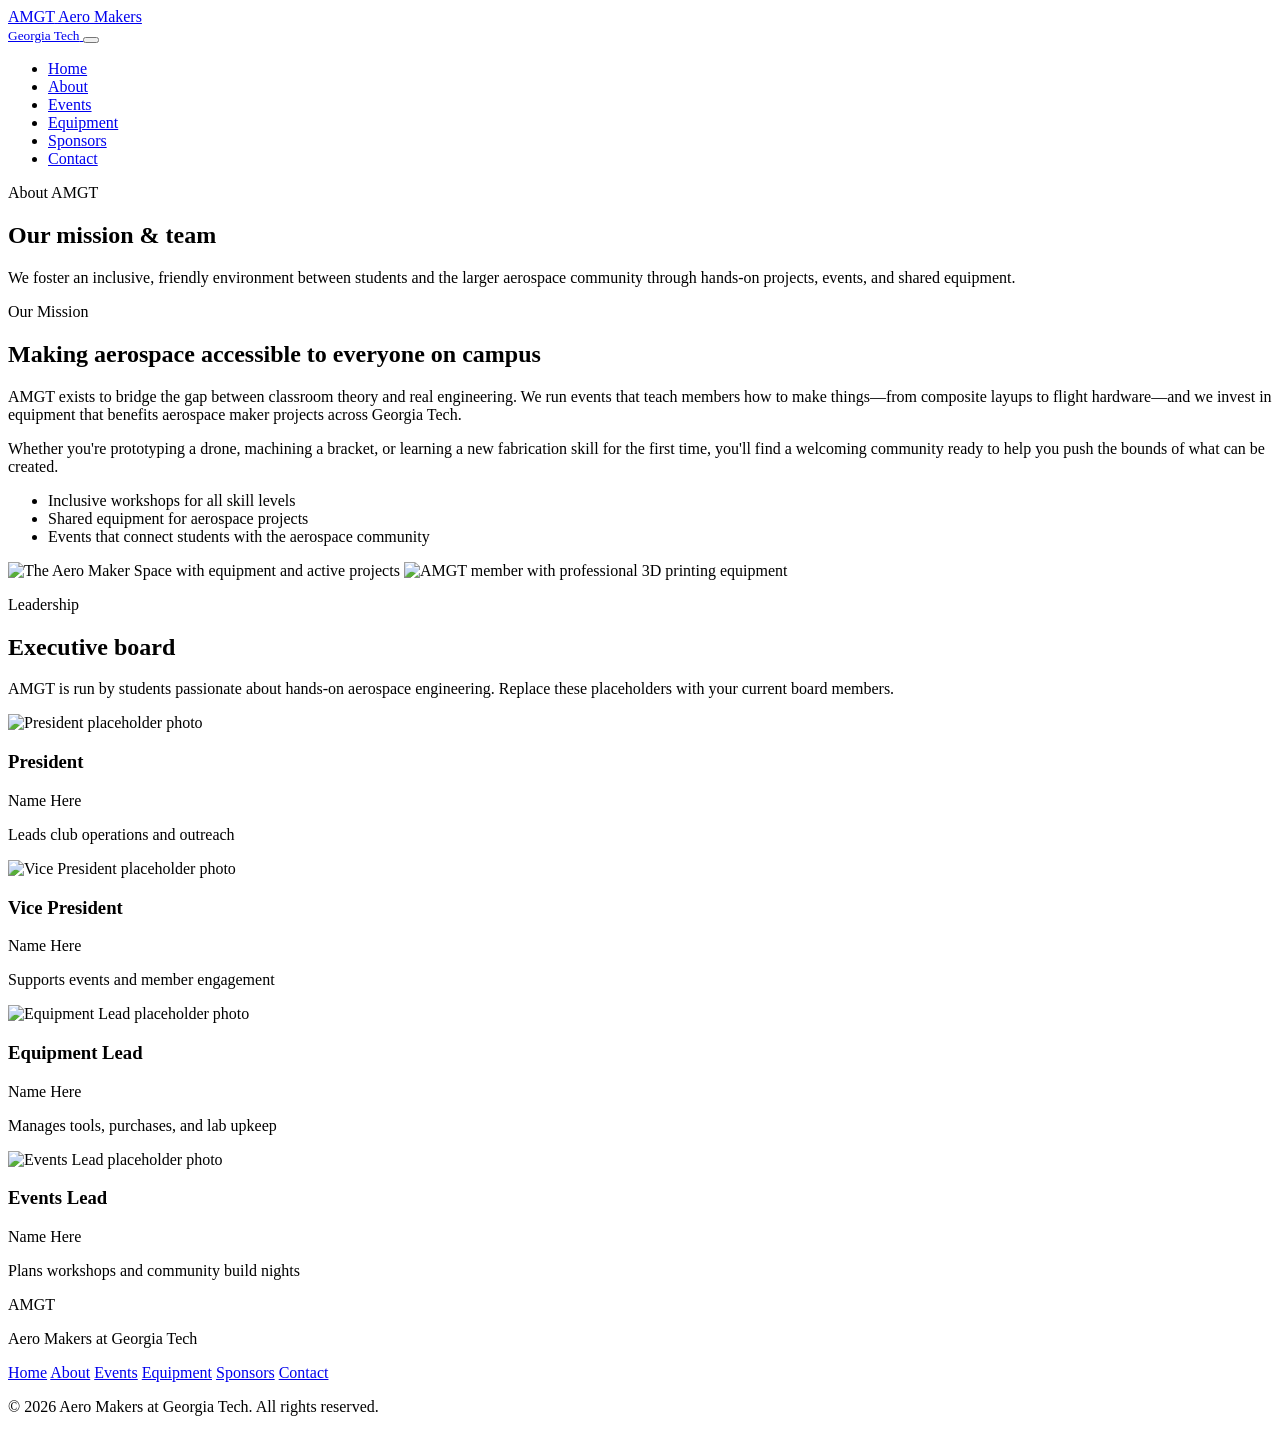
==== about.html @ aecc9188 "Add website HTML pages so the GitHub Pages site can be published. Co-authored-by: Cursor <cursoragen" ====
<!DOCTYPE html>
<html lang="en">
<head>
  <meta charset="UTF-8">
  <meta name="viewport" content="width=device-width, initial-scale=1.0">
  <meta name="description" content="Learn about Aero Makers at Georgia Tech — our mission, values, and leadership team.">
  <title>About | Aero Makers at Georgia Tech</title>
  <link rel="preconnect" href="https://fonts.googleapis.com">
  <link rel="preconnect" href="https://fonts.gstatic.com" crossorigin>
  <link href="https://fonts.googleapis.com/css2?family=DM+Sans:ital,opsz,wght@0,9..40,400;0,9..40,500;0,9..40,600;0,9..40,700;1,9..40,400&family=Space+Grotesk:wght@500;600;700&display=swap" rel="stylesheet">
  <link rel="stylesheet" href="styles.css">
</head>
<body data-page="about">
  <header class="site-header" id="top">
    <nav class="nav container">
      <a class="logo" href="index.html">
        <span class="logo-mark">AMGT</span>
        <span class="logo-text">Aero Makers<br><small>Georgia Tech</small></span>
      </a>
      <button class="nav-toggle" aria-label="Open menu" aria-expanded="false">
        <span></span><span></span><span></span>
      </button>
      <ul class="nav-links">
        <li><a href="index.html">Home</a></li>
        <li><a href="about.html">About</a></li>
        <li><a href="events.html">Events</a></li>
        <li><a href="equipment.html">Equipment</a></li>
        <li><a href="sponsors.html">Sponsors</a></li>
        <li><a href="contact.html" class="nav-cta">Contact</a></li>
      </ul>
    </nav>
  </header>

  <main>
    <section class="page-hero">
      <div class="container">
        <p class="eyebrow">About AMGT</p>
        <h1>Our mission &amp; team</h1>
        <p class="page-hero-lead">
          We foster an inclusive, friendly environment between students and the larger aerospace community through hands-on projects, events, and shared equipment.
        </p>
      </div>
    </section>

    <section class="section">
      <div class="container split">
        <div class="split-copy">
          <p class="eyebrow">Our Mission</p>
          <h2>Making aerospace accessible to everyone on campus</h2>
          <p>
            AMGT exists to bridge the gap between classroom theory and real engineering. We run events that teach members how to make things—from composite layups to flight hardware—and we invest in equipment that benefits aerospace maker projects across Georgia Tech.
          </p>
          <p>
            Whether you're prototyping a drone, machining a bracket, or learning a new fabrication skill for the first time, you'll find a welcoming community ready to help you push the bounds of what can be created.
          </p>
          <ul class="check-list">
            <li>Inclusive workshops for all skill levels</li>
            <li>Shared equipment for aerospace projects</li>
            <li>Events that connect students with the aerospace community</li>
          </ul>
        </div>
        <div class="split-media mosaic">
          <img src="placeholder images/DSC09881.jpg" alt="The Aero Maker Space with equipment and active projects" class="mosaic-main">
          <img src="placeholder images/DSC09354.jpg" alt="AMGT member with professional 3D printing equipment" class="mosaic-side">
        </div>
      </div>
    </section>

    <section class="section section-alt" id="team">
      <div class="container">
        <div class="section-head center">
          <p class="eyebrow">Leadership</p>
          <h2>Executive board</h2>
          <p class="section-lead">
            AMGT is run by students passionate about hands-on aerospace engineering. Replace these placeholders with your current board members.
          </p>
        </div>
        <div class="team-grid">
          <article class="team-card">
            <div class="team-photo">
              <img src="placeholder images/DSC00302.jpg" alt="President placeholder photo">
            </div>
            <h3>President</h3>
            <p class="team-name">Name Here</p>
            <p class="team-role">Leads club operations and outreach</p>
          </article>
          <article class="team-card">
            <div class="team-photo">
              <img src="placeholder images/DSC09354.jpg" alt="Vice President placeholder photo">
            </div>
            <h3>Vice President</h3>
            <p class="team-name">Name Here</p>
            <p class="team-role">Supports events and member engagement</p>
          </article>
          <article class="team-card">
            <div class="team-photo">
              <img src="placeholder images/DSC09209.jpg" alt="Equipment Lead placeholder photo">
            </div>
            <h3>Equipment Lead</h3>
            <p class="team-name">Name Here</p>
            <p class="team-role">Manages tools, purchases, and lab upkeep</p>
          </article>
          <article class="team-card">
            <div class="team-photo">
              <img src="placeholder images/DSC09110.jpg" alt="Events Lead placeholder photo">
            </div>
            <h3>Events Lead</h3>
            <p class="team-name">Name Here</p>
            <p class="team-role">Plans workshops and community build nights</p>
          </article>
        </div>
      </div>
    </section>
  </main>

  <footer class="site-footer">
    <div class="container footer-inner">
      <div class="footer-brand">
        <span class="logo-mark">AMGT</span>
        <p>Aero Makers at Georgia Tech</p>
      </div>
      <nav class="footer-nav">
        <a href="index.html">Home</a>
        <a href="about.html">About</a>
        <a href="events.html">Events</a>
        <a href="equipment.html">Equipment</a>
        <a href="sponsors.html">Sponsors</a>
        <a href="contact.html">Contact</a>
      </nav>
      <p class="footer-copy">&copy; 2026 Aero Makers at Georgia Tech. All rights reserved.</p>
    </div>
  </footer>

  <script src="script.js"></script>
</body>
</html>
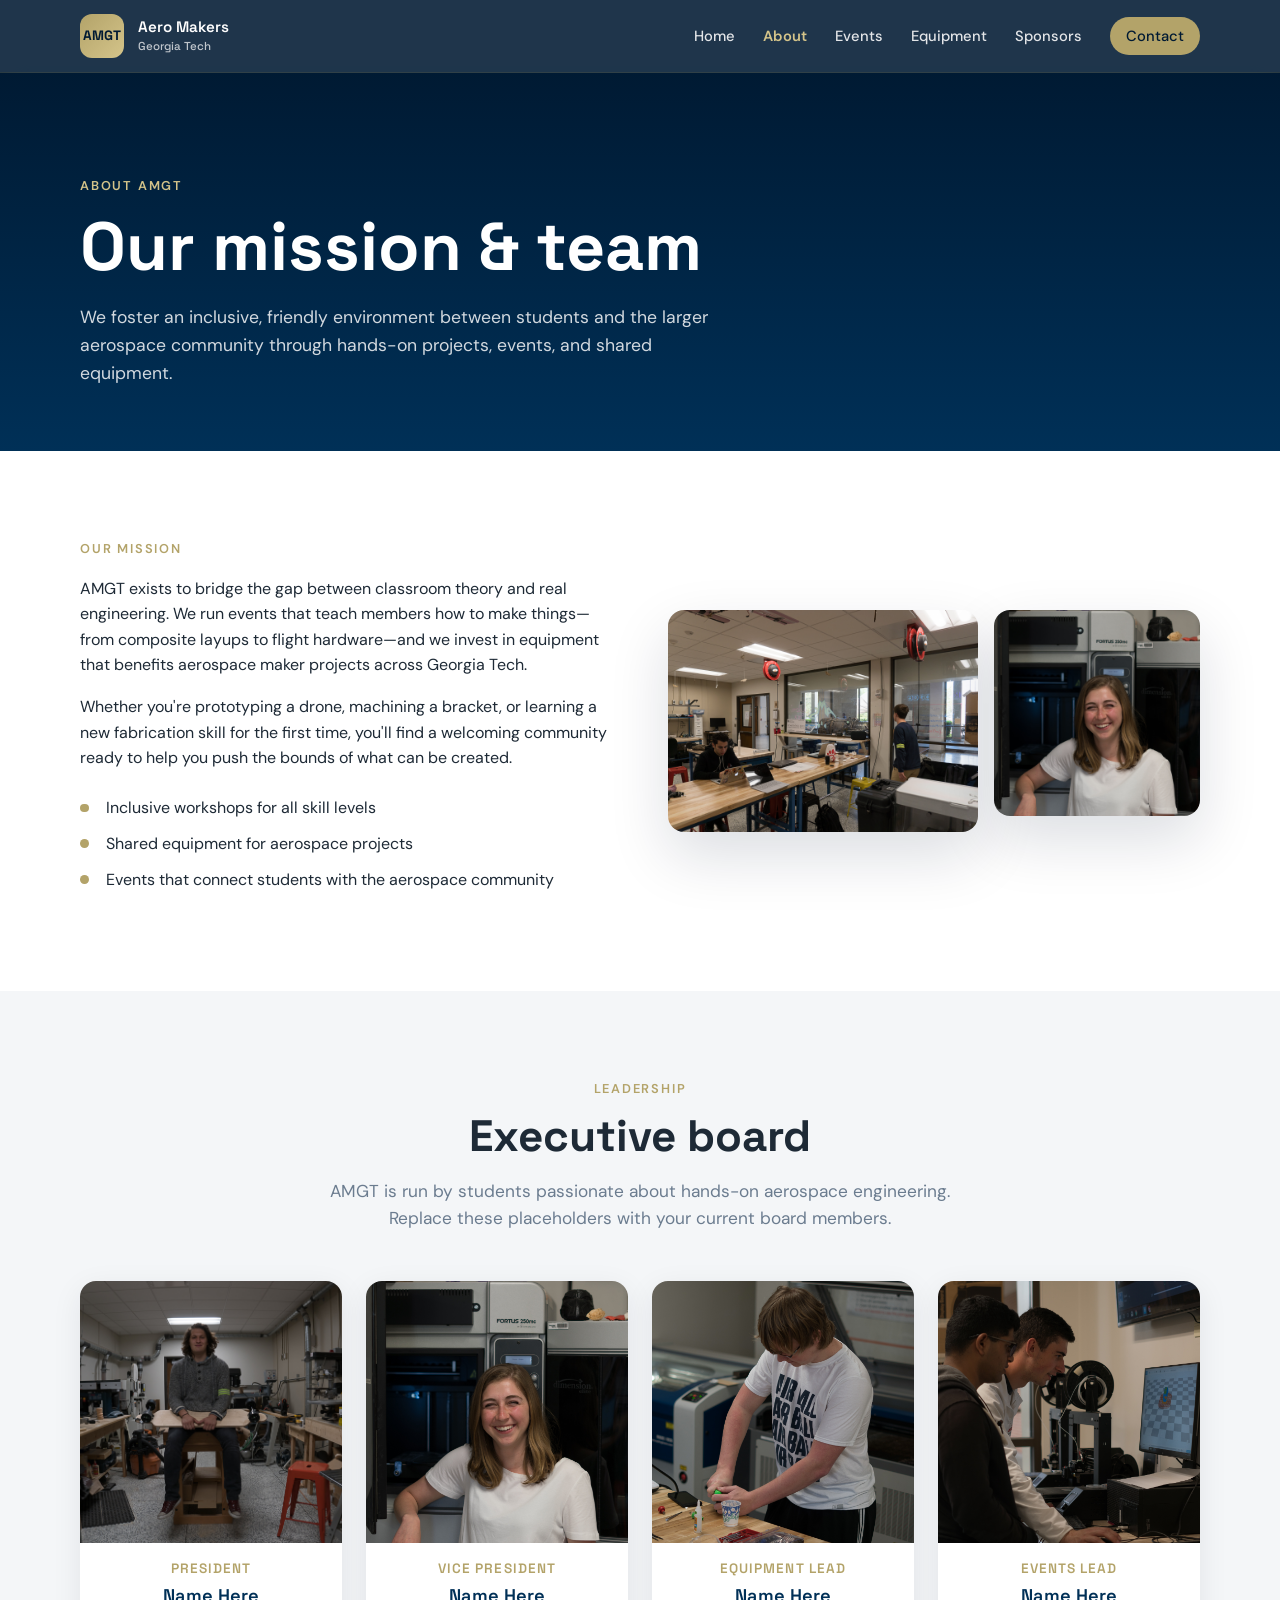
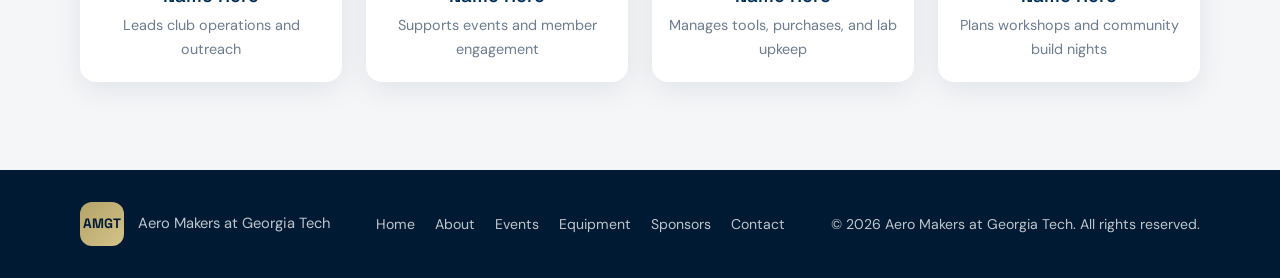
==== commit 9cb5827d: "Update website content" ====
--- a/about.html
+++ b/about.html
@@ -34,30 +34,34 @@
   <main>
     <section class="page-hero">
       <div class="container">
-        <p class="eyebrow">About AMGT</p>
-        <h1>Our mission &amp; team</h1>
-        <p class="page-hero-lead">
-          We foster an inclusive, friendly environment between students and the larger aerospace community through hands-on projects, events, and shared equipment.
-        </p>
+        <!-- BUILD:ABOUT_HERO START -->
+          <p class="eyebrow">About AMGT</p>
+          <h1>Our mission &amp; team</h1>
+          <p class="page-hero-lead">
+            We foster an inclusive, friendly environment between students and the larger aerospace community through hands-on projects, events, and shared equipment.
+          </p>
+        <!-- BUILD:ABOUT_HERO END -->
       </div>
     </section>
 
     <section class="section">
       <div class="container split">
         <div class="split-copy">
+        <!-- BUILD:ABOUT_MISSION START -->
           <p class="eyebrow">Our Mission</p>
-          <h2>Making aerospace accessible to everyone on campus</h2>
+          <h2></h2>
           <p>
             AMGT exists to bridge the gap between classroom theory and real engineering. We run events that teach members how to make things—from composite layups to flight hardware—and we invest in equipment that benefits aerospace maker projects across Georgia Tech.
           </p>
           <p>
-            Whether you're prototyping a drone, machining a bracket, or learning a new fabrication skill for the first time, you'll find a welcoming community ready to help you push the bounds of what can be created.
+            Whether you&#x27;re prototyping a drone, machining a bracket, or learning a new fabrication skill for the first time, you&#x27;ll find a welcoming community ready to help you push the bounds of what can be created.
           </p>
           <ul class="check-list">
             <li>Inclusive workshops for all skill levels</li>
             <li>Shared equipment for aerospace projects</li>
             <li>Events that connect students with the aerospace community</li>
           </ul>
+        <!-- BUILD:ABOUT_MISSION END -->
         </div>
         <div class="split-media mosaic">
           <img src="placeholder images/DSC09881.jpg" alt="The Aero Maker Space with equipment and active projects" class="mosaic-main">
@@ -69,13 +73,16 @@
     <section class="section section-alt" id="team">
       <div class="container">
         <div class="section-head center">
+        <!-- BUILD:ABOUT_TEAM_HEAD START -->
           <p class="eyebrow">Leadership</p>
           <h2>Executive board</h2>
           <p class="section-lead">
             AMGT is run by students passionate about hands-on aerospace engineering. Replace these placeholders with your current board members.
           </p>
+        <!-- BUILD:ABOUT_TEAM_HEAD END -->
         </div>
         <div class="team-grid">
+        <!-- BUILD:ABOUT_TEAM START -->
           <article class="team-card">
             <div class="team-photo">
               <img src="placeholder images/DSC00302.jpg" alt="President placeholder photo">
@@ -108,6 +115,7 @@
             <p class="team-name">Name Here</p>
             <p class="team-role">Plans workshops and community build nights</p>
           </article>
+        <!-- BUILD:ABOUT_TEAM END -->
         </div>
       </div>
     </section>
--- a/styles.css
+++ b/styles.css
@@ -0,0 +1,947 @@
+:root {
+  --navy: #003057;
+  --navy-dark: #001a33;
+  --gold: #b3a369;
+  --gold-light: #d4c48a;
+  --white: #ffffff;
+  --off-white: #f4f6f8;
+  --gray-100: #e8edf2;
+  --gray-500: #6b7c8f;
+  --gray-800: #1e2a36;
+  --shadow: 0 24px 60px rgba(0, 24, 51, 0.14);
+  --radius: 16px;
+  --radius-sm: 10px;
+  --font-display: "Space Grotesk", system-ui, sans-serif;
+  --font-body: "DM Sans", system-ui, sans-serif;
+}
+
+*,
+*::before,
+*::after {
+  box-sizing: border-box;
+}
+
+html {
+  scroll-behavior: smooth;
+}
+
+body {
+  margin: 0;
+  font-family: var(--font-body);
+  color: var(--gray-800);
+  background: var(--white);
+  line-height: 1.6;
+}
+
+body:not([data-page="home"]) main {
+  padding-top: 4.5rem;
+}
+
+img {
+  display: block;
+  max-width: 100%;
+  height: auto;
+}
+
+a {
+  color: inherit;
+  text-decoration: none;
+}
+
+.container {
+  width: min(1120px, calc(100% - 2.5rem));
+  margin-inline: auto;
+}
+
+.eyebrow {
+  margin: 0 0 0.75rem;
+  font-size: 0.8rem;
+  font-weight: 600;
+  letter-spacing: 0.14em;
+  text-transform: uppercase;
+  color: var(--gold);
+}
+
+h1, h2, h3, h4 {
+  font-family: var(--font-display);
+  line-height: 1.15;
+  margin: 0 0 1rem;
+}
+
+h1 {
+  font-size: clamp(2.5rem, 6vw, 4.25rem);
+  font-weight: 700;
+}
+
+h2 {
+  font-size: clamp(1.85rem, 4vw, 2.75rem);
+}
+
+h3 {
+  font-size: 1.25rem;
+}
+
+p {
+  margin: 0 0 1rem;
+}
+
+.section {
+  padding: 5.5rem 0;
+}
+
+.section-alt {
+  background: var(--off-white);
+}
+
+.section-head {
+  max-width: 640px;
+  margin-bottom: 3rem;
+}
+
+.section-head.center {
+  margin-inline: auto;
+  text-align: center;
+}
+
+.section-lead {
+  font-size: 1.08rem;
+  color: var(--gray-500);
+}
+
+/* Header */
+.site-header {
+  position: fixed;
+  inset: 0 0 auto;
+  z-index: 100;
+  background: rgba(0, 26, 51, 0.88);
+  backdrop-filter: blur(12px);
+  border-bottom: 1px solid rgba(179, 163, 105, 0.2);
+}
+
+.nav {
+  display: flex;
+  align-items: center;
+  justify-content: space-between;
+  min-height: 4.5rem;
+  gap: 1rem;
+}
+
+.logo {
+  display: flex;
+  align-items: center;
+  gap: 0.85rem;
+}
+
+.logo-mark {
+  display: grid;
+  place-items: center;
+  width: 2.75rem;
+  height: 2.75rem;
+  border-radius: 12px;
+  background: linear-gradient(135deg, var(--gold), var(--gold-light));
+  color: var(--navy-dark);
+  font-family: var(--font-display);
+  font-weight: 700;
+  font-size: 0.85rem;
+}
+
+.logo-text {
+  font-family: var(--font-display);
+  font-weight: 600;
+  font-size: 0.95rem;
+  line-height: 1.2;
+  color: var(--white);
+}
+
+.logo-text small {
+  font-size: 0.72rem;
+  font-weight: 500;
+  color: rgba(255, 255, 255, 0.72);
+}
+
+.nav-links {
+  display: flex;
+  align-items: center;
+  gap: 1.75rem;
+  list-style: none;
+  margin: 0;
+  padding: 0;
+}
+
+.nav-links a {
+  color: rgba(255, 255, 255, 0.88);
+  font-size: 0.92rem;
+  font-weight: 500;
+  transition: color 0.2s;
+}
+
+.nav-links a:hover,
+.nav-links a.active {
+  color: var(--gold-light);
+}
+
+.nav-links a.active {
+  font-weight: 600;
+}
+
+.nav-cta {
+  padding: 0.55rem 1rem;
+  border-radius: 999px;
+  background: var(--gold);
+  color: var(--navy-dark) !important;
+}
+
+.nav-cta:hover {
+  background: var(--gold-light);
+  color: var(--navy-dark) !important;
+}
+
+.nav-toggle {
+  display: none;
+  flex-direction: column;
+  gap: 5px;
+  padding: 0.5rem;
+  border: 0;
+  background: transparent;
+  cursor: pointer;
+}
+
+.nav-toggle span {
+  display: block;
+  width: 22px;
+  height: 2px;
+  background: var(--white);
+  border-radius: 2px;
+}
+
+/* Hero */
+.hero {
+  position: relative;
+  min-height: 92vh;
+  display: grid;
+  align-items: end;
+  padding: 7rem 0 4.5rem;
+  overflow: hidden;
+}
+
+.hero-bg {
+  position: absolute;
+  inset: 0;
+}
+
+.hero-bg img {
+  width: 100%;
+  height: 100%;
+  object-fit: cover;
+}
+
+.hero-overlay {
+  position: absolute;
+  inset: 0;
+  background:
+    linear-gradient(180deg, rgba(0, 26, 51, 0.55) 0%, rgba(0, 26, 51, 0.92) 72%),
+    linear-gradient(90deg, rgba(0, 48, 87, 0.75) 0%, transparent 60%);
+}
+
+.hero-content {
+  position: relative;
+  z-index: 1;
+  max-width: 720px;
+  color: var(--white);
+}
+
+.hero-content .eyebrow {
+  color: var(--gold-light);
+}
+
+.highlight {
+  color: var(--gold-light);
+}
+
+.hero-lead {
+  font-size: 1.15rem;
+  max-width: 580px;
+  color: rgba(255, 255, 255, 0.88);
+}
+
+.hero-actions {
+  display: flex;
+  flex-wrap: wrap;
+  gap: 0.85rem;
+  margin-top: 2rem;
+}
+
+.btn {
+  display: inline-flex;
+  align-items: center;
+  justify-content: center;
+  padding: 0.85rem 1.35rem;
+  border-radius: 999px;
+  font-weight: 600;
+  font-size: 0.95rem;
+  transition: transform 0.2s, background 0.2s, color 0.2s;
+}
+
+.btn:hover {
+  transform: translateY(-2px);
+}
+
+.btn-primary {
+  background: var(--gold);
+  color: var(--navy-dark);
+}
+
+.btn-primary:hover {
+  background: var(--gold-light);
+}
+
+.btn-secondary {
+  border: 1px solid rgba(255, 255, 255, 0.35);
+  color: var(--white);
+}
+
+.btn-secondary:hover {
+  background: rgba(255, 255, 255, 0.08);
+}
+
+.btn-dark {
+  background: var(--navy);
+  color: var(--white);
+}
+
+.btn-dark:hover {
+  background: var(--navy-dark);
+}
+
+/* Page hero (inner pages) */
+.page-hero {
+  background: linear-gradient(180deg, var(--navy-dark), var(--navy));
+  color: var(--white);
+  padding: 6.5rem 0 4rem;
+}
+
+.page-hero .eyebrow {
+  color: var(--gold-light);
+}
+
+.page-hero h1 {
+  max-width: 720px;
+  margin-bottom: 1rem;
+}
+
+.page-hero-lead {
+  max-width: 640px;
+  font-size: 1.1rem;
+  color: rgba(255, 255, 255, 0.82);
+  margin: 0;
+}
+
+.section-cta {
+  text-align: center;
+  margin: 2.5rem 0 0;
+}
+
+.section-cta .btn {
+  margin: 0;
+}
+
+/* CTA band on home */
+.section-cta-band {
+  background: var(--off-white);
+  padding: 4rem 0;
+}
+
+.cta-band-grid {
+  display: grid;
+  grid-template-columns: repeat(3, 1fr);
+  gap: 1.25rem;
+}
+
+.cta-band-card {
+  display: grid;
+  gap: 0.35rem;
+  padding: 1.75rem 1.5rem;
+  border-radius: var(--radius);
+  background: var(--white);
+  border: 1px solid var(--gray-100);
+  box-shadow: 0 8px 30px rgba(0, 24, 51, 0.06);
+  transition: transform 0.2s, border-color 0.2s, box-shadow 0.2s;
+}
+
+.cta-band-card:hover {
+  transform: translateY(-3px);
+  border-color: var(--gold);
+  box-shadow: var(--shadow);
+}
+
+.cta-band-label {
+  font-size: 0.75rem;
+  font-weight: 600;
+  letter-spacing: 0.1em;
+  text-transform: uppercase;
+  color: var(--gold);
+}
+
+.cta-band-card strong {
+  font-family: var(--font-display);
+  font-size: 1.2rem;
+  color: var(--navy);
+}
+
+.cta-band-card span:last-child {
+  font-size: 0.92rem;
+  color: var(--gray-500);
+}
+
+/* Team board */
+.team-grid {
+  display: grid;
+  grid-template-columns: repeat(4, 1fr);
+  gap: 1.5rem;
+}
+
+.team-card {
+  background: var(--white);
+  border-radius: var(--radius);
+  overflow: hidden;
+  box-shadow: 0 8px 30px rgba(0, 24, 51, 0.08);
+  text-align: center;
+}
+
+.team-photo {
+  aspect-ratio: 1;
+  overflow: hidden;
+}
+
+.team-photo img {
+  width: 100%;
+  height: 100%;
+  object-fit: cover;
+}
+
+.team-card h3 {
+  margin: 1.15rem 1rem 0.25rem;
+  font-size: 0.85rem;
+  font-weight: 600;
+  letter-spacing: 0.08em;
+  text-transform: uppercase;
+  color: var(--gold);
+}
+
+.team-name {
+  margin: 0 1rem 0.25rem;
+  font-family: var(--font-display);
+  font-size: 1.15rem;
+  font-weight: 600;
+  color: var(--navy);
+}
+
+.team-role {
+  margin: 0 1rem 1.35rem;
+  font-size: 0.9rem;
+  color: var(--gray-500);
+}
+
+/* Stats */
+.stats-bar {
+  background: var(--navy);
+  color: var(--white);
+  padding: 2rem 0;
+}
+
+.stats-grid {
+  display: grid;
+  grid-template-columns: repeat(4, 1fr);
+  gap: 1.5rem;
+}
+
+.stat strong {
+  display: block;
+  font-family: var(--font-display);
+  font-size: 1.15rem;
+  margin-bottom: 0.25rem;
+  color: var(--gold-light);
+}
+
+.stat span {
+  font-size: 0.92rem;
+  color: rgba(255, 255, 255, 0.78);
+}
+
+/* Split layouts */
+.split {
+  display: grid;
+  grid-template-columns: 1fr 1fr;
+  gap: 3.5rem;
+  align-items: center;
+}
+
+.split-reverse {
+  direction: rtl;
+}
+
+.split-reverse > * {
+  direction: ltr;
+}
+
+.split-media img {
+  width: 100%;
+  border-radius: var(--radius);
+  box-shadow: var(--shadow);
+}
+
+.mosaic {
+  display: grid;
+  grid-template-columns: 1.2fr 0.8fr;
+  gap: 1rem;
+}
+
+.mosaic-main {
+  grid-row: span 2;
+  min-height: 100%;
+  object-fit: cover;
+}
+
+.mosaic-side {
+  aspect-ratio: 1;
+  object-fit: cover;
+}
+
+.check-list {
+  list-style: none;
+  padding: 0;
+  margin: 1.5rem 0 0;
+}
+
+.check-list li {
+  position: relative;
+  padding-left: 1.6rem;
+  margin-bottom: 0.65rem;
+}
+
+.check-list li::before {
+  content: "";
+  position: absolute;
+  left: 0;
+  top: 0.55rem;
+  width: 0.55rem;
+  height: 0.55rem;
+  border-radius: 50%;
+  background: var(--gold);
+}
+
+/* Events */
+.card-grid {
+  display: grid;
+  grid-template-columns: repeat(2, 1fr);
+  gap: 1.5rem;
+}
+
+.event-card {
+  background: var(--white);
+  border-radius: var(--radius);
+  overflow: hidden;
+  box-shadow: 0 8px 30px rgba(0, 24, 51, 0.08);
+  transition: transform 0.25s, box-shadow 0.25s;
+}
+
+.event-card:hover {
+  transform: translateY(-4px);
+  box-shadow: var(--shadow);
+}
+
+.event-card img {
+  width: 100%;
+  aspect-ratio: 16 / 10;
+  object-fit: cover;
+}
+
+.event-card-body {
+  padding: 1.35rem 1.4rem 1.5rem;
+}
+
+.tag {
+  display: inline-block;
+  margin-bottom: 0.65rem;
+  padding: 0.25rem 0.65rem;
+  border-radius: 999px;
+  background: rgba(0, 48, 87, 0.08);
+  color: var(--navy);
+  font-size: 0.75rem;
+  font-weight: 600;
+  text-transform: uppercase;
+  letter-spacing: 0.06em;
+}
+
+.event-card p {
+  margin: 0;
+  color: var(--gray-500);
+  font-size: 0.95rem;
+}
+
+/* Features */
+.feature-list {
+  display: grid;
+  gap: 1.25rem;
+  margin-top: 1.5rem;
+}
+
+.feature {
+  display: flex;
+  gap: 1rem;
+  align-items: flex-start;
+}
+
+.feature-icon {
+  flex-shrink: 0;
+  width: 2.5rem;
+  height: 2.5rem;
+  display: grid;
+  place-items: center;
+  border-radius: var(--radius-sm);
+  background: var(--navy);
+  color: var(--gold-light);
+  font-family: var(--font-display);
+  font-weight: 700;
+  font-size: 0.85rem;
+}
+
+.feature h4 {
+  margin-bottom: 0.35rem;
+  font-size: 1.05rem;
+}
+
+.feature p {
+  margin: 0;
+  color: var(--gray-500);
+  font-size: 0.95rem;
+}
+
+/* Gallery */
+.section-gallery {
+  background: var(--off-white);
+}
+
+.gallery-grid {
+  display: grid;
+  grid-template-columns: repeat(3, 1fr);
+  gap: 1.25rem;
+}
+
+.gallery-grid img {
+  width: 100%;
+  aspect-ratio: 4 / 3;
+  object-fit: cover;
+  border-radius: var(--radius);
+  box-shadow: 0 8px 30px rgba(0, 24, 51, 0.1);
+}
+
+/* Impact stats (sponsors page) */
+.impact-band {
+  background: var(--navy-dark);
+  padding: 0 0 3.5rem;
+}
+
+.impact-grid {
+  display: grid;
+  grid-template-columns: repeat(4, 1fr);
+  gap: 1.25rem;
+  margin-top: -2.25rem;
+}
+
+.impact-stat {
+  padding: 1.85rem 1.25rem 1.6rem;
+  border-radius: var(--radius);
+  background: var(--white);
+  box-shadow: var(--shadow);
+  text-align: center;
+}
+
+.impact-value {
+  display: block;
+  font-family: var(--font-display);
+  font-size: clamp(2.4rem, 5vw, 3.6rem);
+  font-weight: 700;
+  line-height: 1;
+  color: var(--navy);
+}
+
+.impact-label {
+  display: block;
+  margin-top: 0.7rem;
+  font-weight: 700;
+  font-size: 0.95rem;
+  letter-spacing: 0.04em;
+  text-transform: uppercase;
+  color: var(--gold);
+}
+
+.impact-detail {
+  margin: 0.55rem 0 0;
+  font-size: 0.9rem;
+  color: var(--gray-500);
+}
+
+/* Sponsors */
+.section-sponsors {
+  background: linear-gradient(180deg, var(--navy-dark), var(--navy));
+  color: var(--white);
+}
+
+.section-sponsors .eyebrow {
+  color: var(--gold-light);
+}
+
+.section-sponsors .section-lead {
+  color: rgba(255, 255, 255, 0.78);
+}
+
+.sponsor-grid {
+  display: grid;
+  grid-template-columns: repeat(4, 1fr);
+  gap: 1.25rem;
+  margin-bottom: 2rem;
+}
+
+.sponsor-slot {
+  display: grid;
+  place-items: center;
+  min-height: 120px;
+  padding: 1.25rem;
+  border-radius: var(--radius-sm);
+  background: rgba(255, 255, 255, 0.06);
+  border: 1px solid rgba(255, 255, 255, 0.1);
+}
+
+.sponsor-slot a {
+  display: grid;
+  place-items: center;
+  width: 100%;
+}
+
+.sponsor-slot img {
+  max-height: 64px;
+  width: auto;
+  opacity: 0.92;
+}
+
+.sponsor-note {
+  text-align: center;
+  margin: 0;
+  color: rgba(255, 255, 255, 0.75);
+}
+
+.sponsor-note a {
+  color: var(--gold-light);
+  font-weight: 600;
+  text-decoration: underline;
+  text-underline-offset: 3px;
+}
+
+/* Contact */
+.section-contact {
+  background: var(--off-white);
+}
+
+.contact-grid {
+  display: grid;
+  grid-template-columns: 1fr 1fr;
+  gap: 3rem;
+  align-items: center;
+}
+
+.contact-links {
+  display: grid;
+  gap: 1rem;
+  margin-top: 1.75rem;
+}
+
+.contact-card {
+  display: grid;
+  gap: 0.25rem;
+  padding: 1.15rem 1.25rem;
+  border-radius: var(--radius-sm);
+  background: var(--white);
+  border: 1px solid var(--gray-100);
+  box-shadow: 0 8px 24px rgba(0, 24, 51, 0.06);
+  transition: transform 0.2s, border-color 0.2s;
+}
+
+.contact-card:hover {
+  transform: translateY(-2px);
+  border-color: var(--gold);
+}
+
+.contact-label {
+  font-size: 0.78rem;
+  font-weight: 600;
+  letter-spacing: 0.08em;
+  text-transform: uppercase;
+  color: var(--gray-500);
+}
+
+.contact-value {
+  font-family: var(--font-display);
+  font-size: 1.1rem;
+  font-weight: 600;
+  color: var(--navy);
+}
+
+.contact-visual img {
+  border-radius: var(--radius);
+  box-shadow: var(--shadow);
+}
+
+/* Footer */
+.site-footer {
+  background: var(--navy-dark);
+  color: rgba(255, 255, 255, 0.75);
+  padding: 2rem 0;
+}
+
+.footer-inner {
+  display: flex;
+  flex-wrap: wrap;
+  align-items: center;
+  justify-content: space-between;
+  gap: 1rem;
+}
+
+.footer-brand {
+  display: flex;
+  align-items: center;
+  gap: 0.85rem;
+}
+
+.footer-brand p {
+  margin: 0;
+  font-size: 0.92rem;
+}
+
+.footer-copy {
+  margin: 0;
+  font-size: 0.88rem;
+}
+
+.footer-nav {
+  display: flex;
+  flex-wrap: wrap;
+  gap: 1.25rem;
+}
+
+.footer-nav a {
+  font-size: 0.88rem;
+  color: rgba(255, 255, 255, 0.75);
+  transition: color 0.2s;
+}
+
+.footer-nav a:hover {
+  color: var(--gold-light);
+}
+
+.back-to-top {
+  font-size: 0.88rem;
+  font-weight: 600;
+  color: var(--gold-light);
+}
+
+/* Responsive */
+@media (max-width: 960px) {
+  .stats-grid,
+  .sponsor-grid,
+  .team-grid,
+  .impact-grid {
+    grid-template-columns: repeat(2, 1fr);
+  }
+
+  .cta-band-grid {
+    grid-template-columns: 1fr;
+  }
+
+  .split,
+  .contact-grid {
+    grid-template-columns: 1fr;
+  }
+
+  .split-reverse {
+    direction: ltr;
+  }
+
+  .card-grid {
+    grid-template-columns: 1fr;
+  }
+
+  .gallery-grid {
+    grid-template-columns: 1fr;
+  }
+}
+
+@media (max-width: 720px) {
+  .nav-toggle {
+    display: flex;
+  }
+
+  .nav-links {
+    position: absolute;
+    top: 100%;
+    left: 0;
+    right: 0;
+    flex-direction: column;
+    align-items: stretch;
+    gap: 0;
+    padding: 1rem 1.25rem 1.25rem;
+    background: var(--navy-dark);
+    border-bottom: 1px solid rgba(179, 163, 105, 0.2);
+    transform: translateY(-8px);
+    opacity: 0;
+    pointer-events: none;
+    transition: opacity 0.2s, transform 0.2s;
+  }
+
+  .nav-links.open {
+    transform: translateY(0);
+    opacity: 1;
+    pointer-events: auto;
+  }
+
+  .nav-links li {
+    border-top: 1px solid rgba(255, 255, 255, 0.08);
+  }
+
+  .nav-links a {
+    display: block;
+    padding: 0.85rem 0;
+  }
+
+  .nav-cta {
+    text-align: center;
+    margin-top: 0.5rem;
+  }
+
+  .stats-grid,
+  .impact-grid {
+    grid-template-columns: 1fr 1fr;
+  }
+
+  .impact-band {
+    padding-bottom: 2.5rem;
+  }
+
+  .mosaic {
+    grid-template-columns: 1fr;
+  }
+
+  .mosaic-main {
+    grid-row: auto;
+    aspect-ratio: 16 / 10;
+  }
+
+  .hero {
+    min-height: 85vh;
+  }
+
+  .footer-inner {
+    flex-direction: column;
+    text-align: center;
+  }
+}
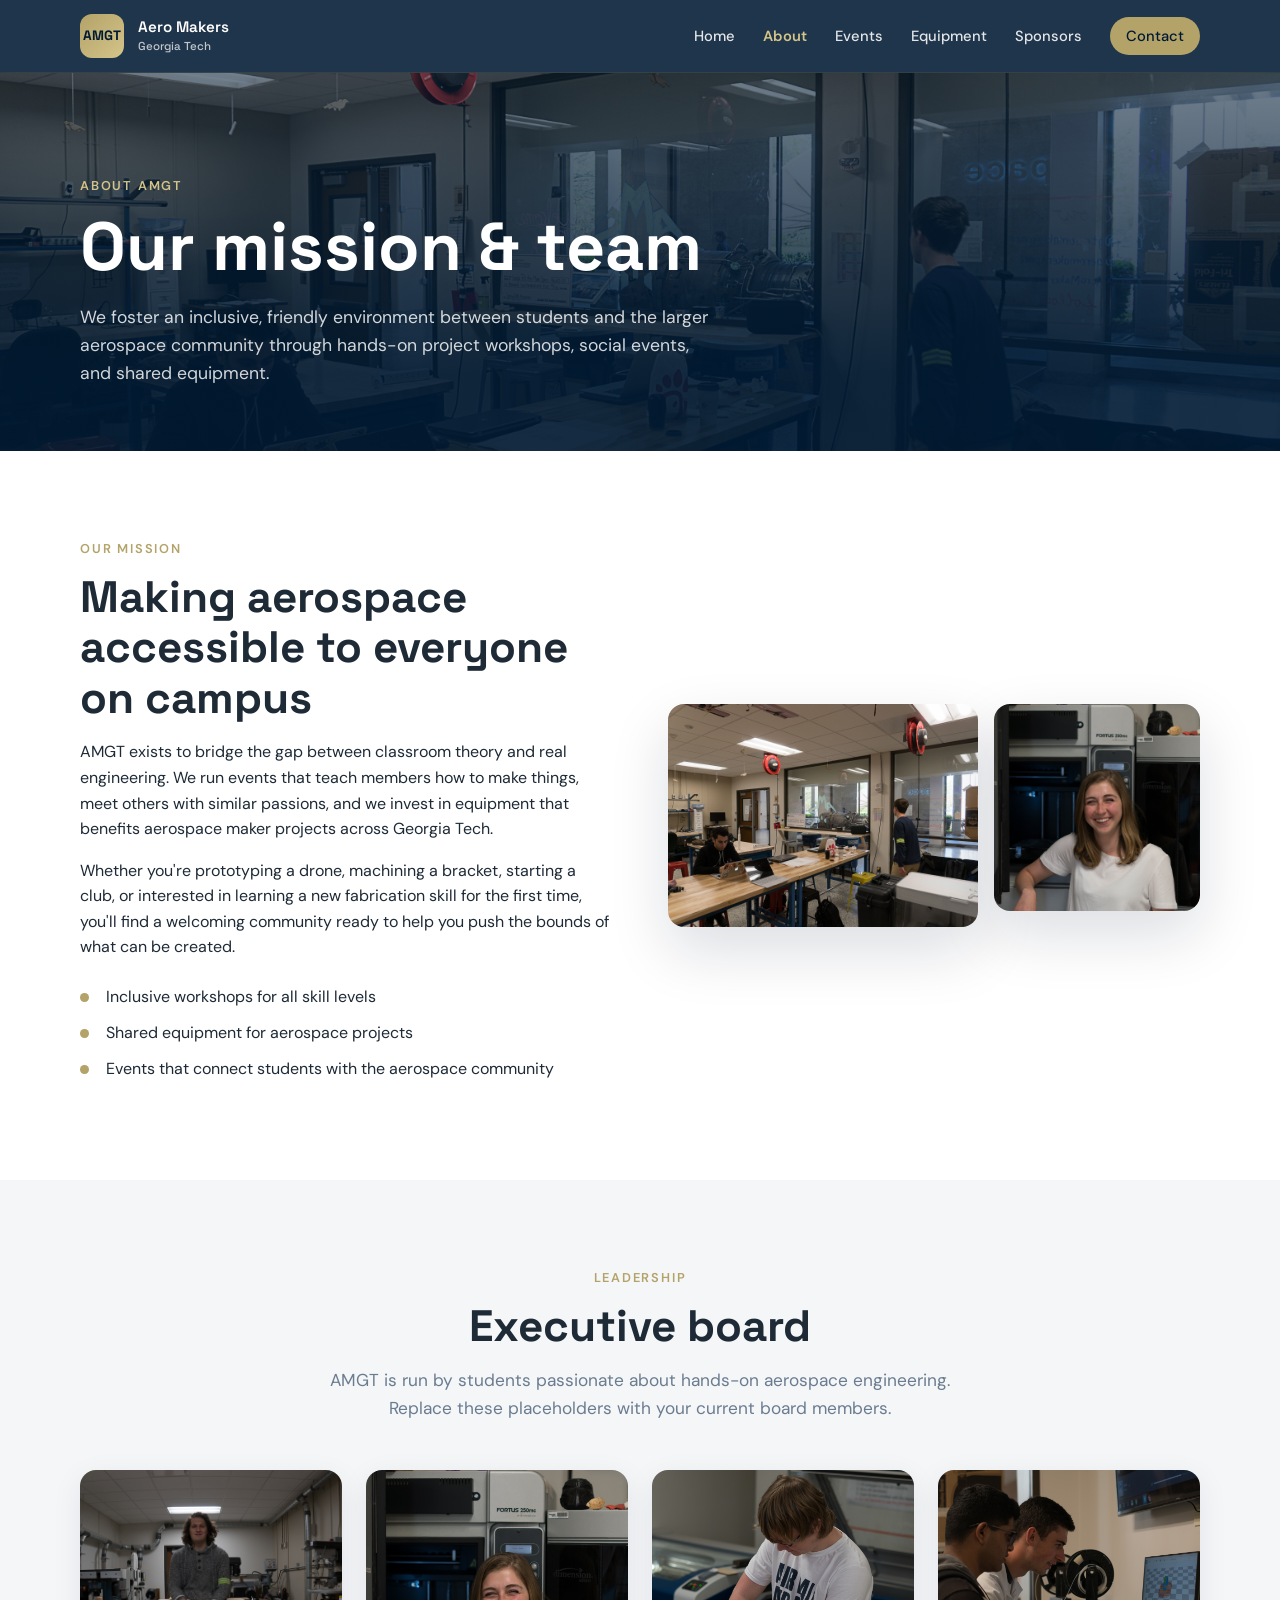
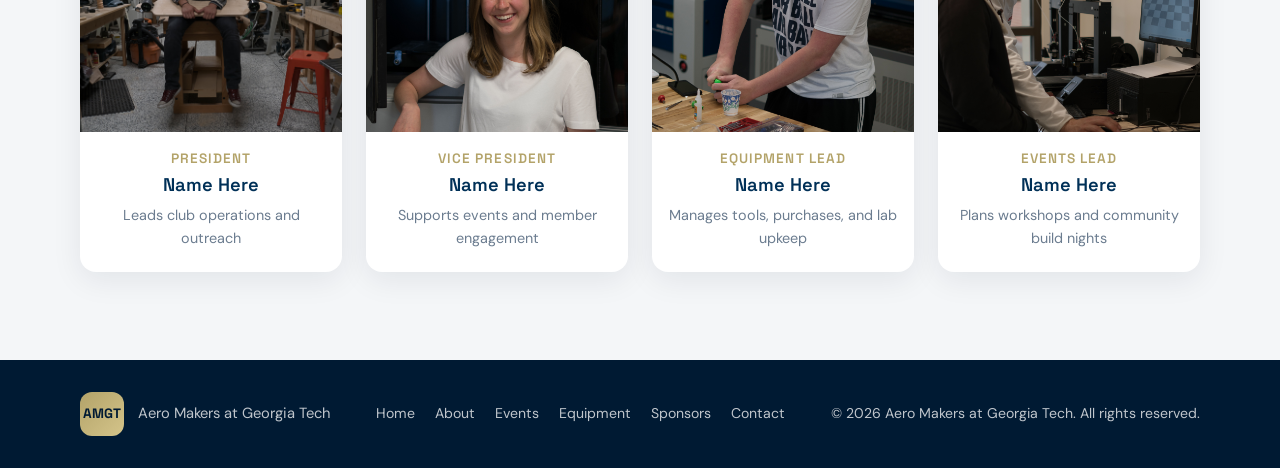
==== commit c587c983: "Update website content" ====
--- a/about.html
+++ b/about.html
@@ -33,15 +33,19 @@
 
   <main>
     <section class="page-hero">
+        <!-- BUILD:ABOUT_HERO START -->
+  <div class="page-hero-bg">
+    <img src="placeholder images/DSC09881.jpg" alt="The Aero Maker Space with equipment and active projects">
+  </div>
+  <div class="page-hero-overlay"></div>
       <div class="container">
-        <!-- BUILD:ABOUT_HERO START -->
           <p class="eyebrow">About AMGT</p>
           <h1>Our mission &amp; team</h1>
           <p class="page-hero-lead">
-            We foster an inclusive, friendly environment between students and the larger aerospace community through hands-on projects, events, and shared equipment.
+            We foster an inclusive, friendly environment between students and the larger aerospace community through hands-on project workshops, social events, and shared equipment.
           </p>
+      </div>
         <!-- BUILD:ABOUT_HERO END -->
-      </div>
     </section>
 
     <section class="section">
@@ -49,12 +53,12 @@
         <div class="split-copy">
         <!-- BUILD:ABOUT_MISSION START -->
           <p class="eyebrow">Our Mission</p>
-          <h2></h2>
+          <h2>Making aerospace accessible to everyone on campus</h2>
           <p>
-            AMGT exists to bridge the gap between classroom theory and real engineering. We run events that teach members how to make things—from composite layups to flight hardware—and we invest in equipment that benefits aerospace maker projects across Georgia Tech.
+            AMGT exists to bridge the gap between classroom theory and real engineering. We run events that teach members how to make things, meet others with similar passions, and we invest in equipment that benefits aerospace maker projects across Georgia Tech.
           </p>
           <p>
-            Whether you&#x27;re prototyping a drone, machining a bracket, or learning a new fabrication skill for the first time, you&#x27;ll find a welcoming community ready to help you push the bounds of what can be created.
+            Whether you&#x27;re prototyping a drone, machining a bracket, starting a club, or interested in  learning a new fabrication skill for the first time, you&#x27;ll find a welcoming community ready to help you push the bounds of what can be created.
           </p>
           <ul class="check-list">
             <li>Inclusive workshops for all skill levels</li>
--- a/styles.css
+++ b/styles.css
@@ -315,9 +315,34 @@
 
 /* Page hero (inner pages) */
 .page-hero {
+  position: relative;
+  isolation: isolate;
+  overflow: hidden;
   background: linear-gradient(180deg, var(--navy-dark), var(--navy));
   color: var(--white);
   padding: 6.5rem 0 4rem;
+}
+
+.page-hero-bg {
+  position: absolute;
+  inset: 0;
+}
+
+.page-hero-bg img {
+  width: 100%;
+  height: 100%;
+  object-fit: cover;
+}
+
+.page-hero-overlay {
+  position: absolute;
+  inset: 0;
+  background: linear-gradient(180deg, rgba(0, 26, 51, 0.55) 0%, rgba(0, 26, 51, 0.9) 80%);
+}
+
+.page-hero .container {
+  position: relative;
+  z-index: 1;
 }
 
 .page-hero .eyebrow {
@@ -579,6 +604,74 @@
   font-size: 0.95rem;
 }
 
+.equipment-intro {
+  max-width: 40rem;
+  margin-bottom: 2.5rem;
+}
+
+.equipment-cycle {
+  position: relative;
+}
+
+.equipment-slide {
+  display: none;
+  grid-template-columns: 1.15fr 0.85fr;
+  gap: 2.75rem;
+  align-items: center;
+}
+
+.equipment-slide.is-active {
+  display: grid;
+}
+
+.equipment-slide-media img,
+.equipment-slide-placeholder {
+  width: 100%;
+  aspect-ratio: 4 / 3;
+  object-fit: cover;
+  border-radius: var(--radius);
+  box-shadow: var(--shadow);
+}
+
+.equipment-slide-placeholder {
+  background: var(--gray-100);
+}
+
+.equipment-slide-copy .feature-icon {
+  margin-bottom: 1rem;
+}
+
+.equipment-slide-copy h3 {
+  margin-bottom: 0.75rem;
+}
+
+.equipment-slide-copy p {
+  margin: 0;
+  color: var(--gray-500);
+}
+
+.equipment-dots {
+  display: flex;
+  justify-content: center;
+  flex-wrap: wrap;
+  gap: 0.55rem;
+  margin-top: 1.75rem;
+}
+
+.equipment-dot {
+  width: 0.7rem;
+  height: 0.7rem;
+  padding: 0;
+  border: 0;
+  border-radius: 999px;
+  background: var(--gray-100);
+  cursor: pointer;
+}
+
+.equipment-dot.is-active {
+  background: var(--navy);
+}
+
 /* Features */
 .feature-list {
   display: grid;
@@ -638,15 +731,16 @@
 
 /* Impact stats (sponsors page) */
 .impact-band {
+  position: relative;
+  z-index: 1;
   background: var(--navy-dark);
-  padding: 0 0 3.5rem;
+  padding: 2.75rem 0 3.5rem;
 }
 
 .impact-grid {
   display: grid;
   grid-template-columns: repeat(4, 1fr);
   gap: 1.25rem;
-  margin-top: -2.25rem;
 }
 
 .impact-stat {
@@ -859,7 +953,9 @@
   }
 
   .split,
-  .contact-grid {
+  .contact-grid,
+  .equipment-slide,
+  .equipment-slide.is-active {
     grid-template-columns: 1fr;
   }
 
@@ -924,7 +1020,7 @@
   }
 
   .impact-band {
-    padding-bottom: 2.5rem;
+    padding: 2rem 0 2.5rem;
   }
 
   .mosaic {
